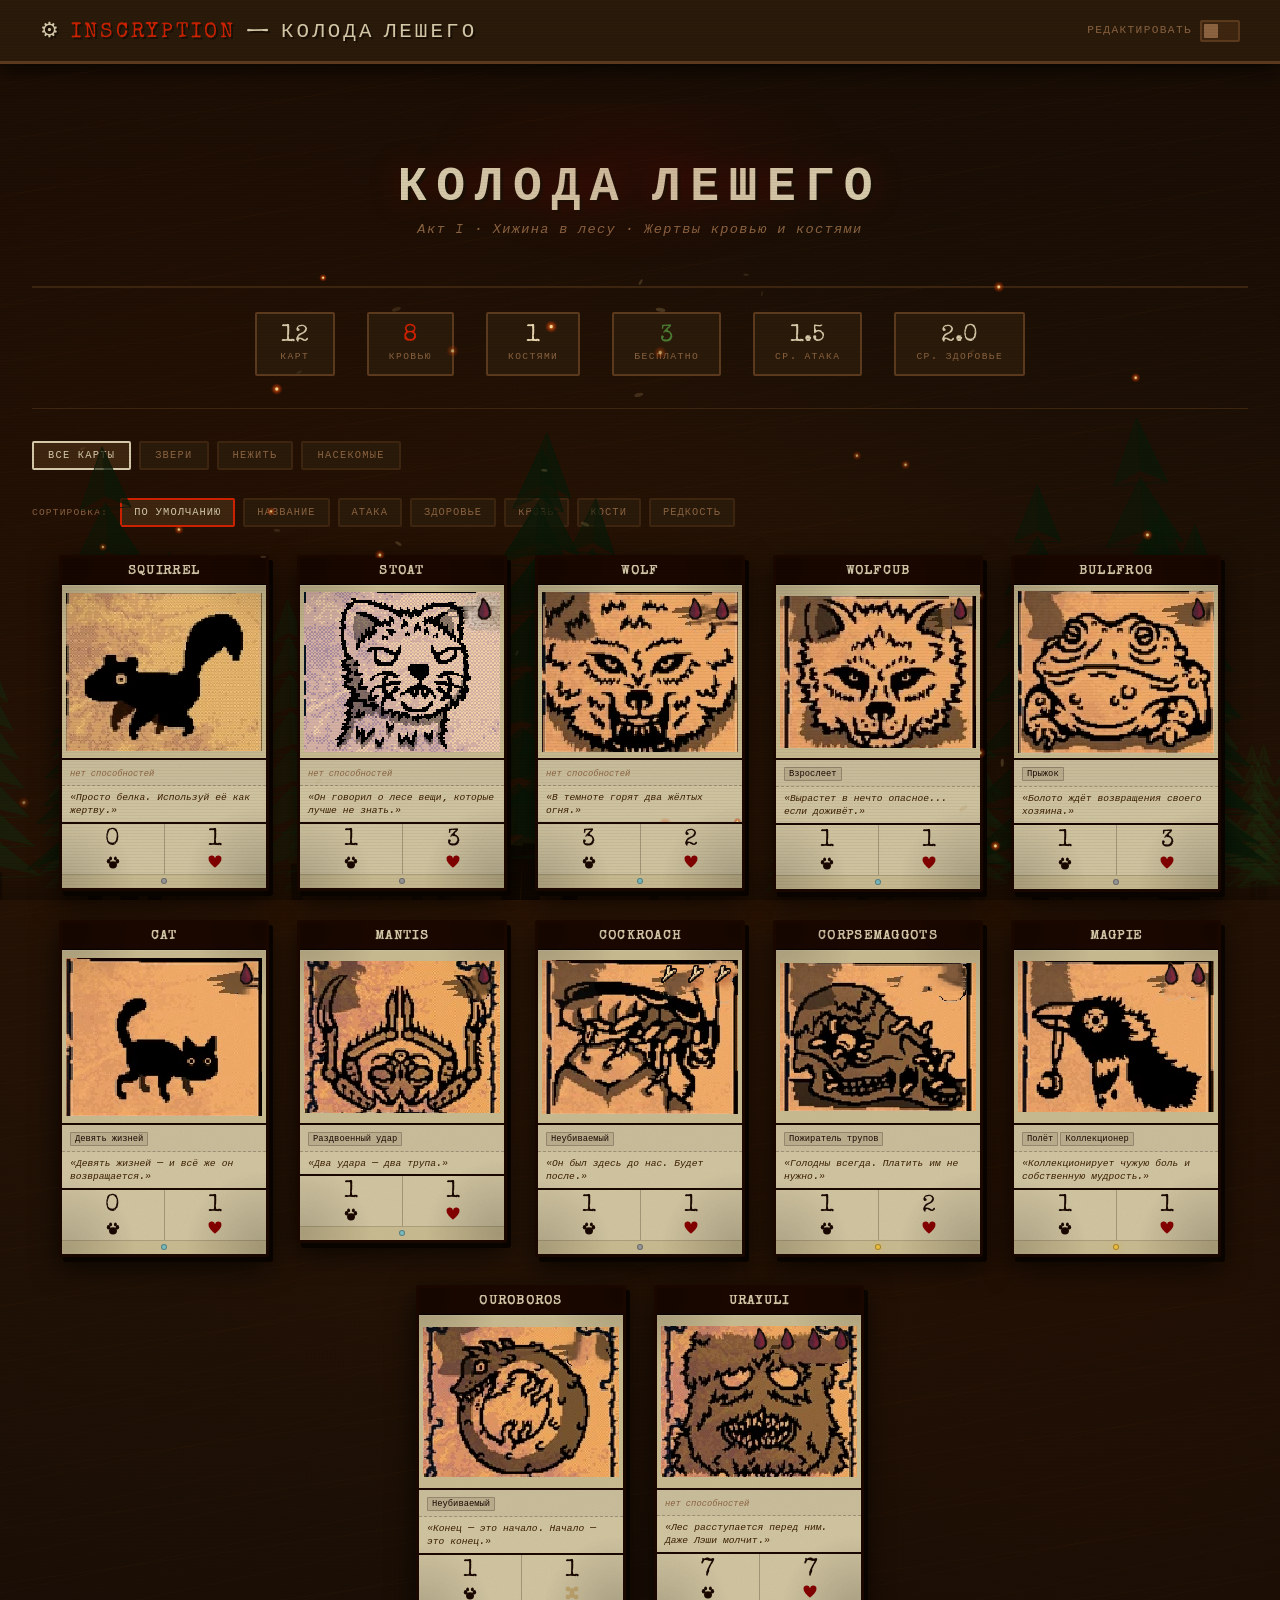
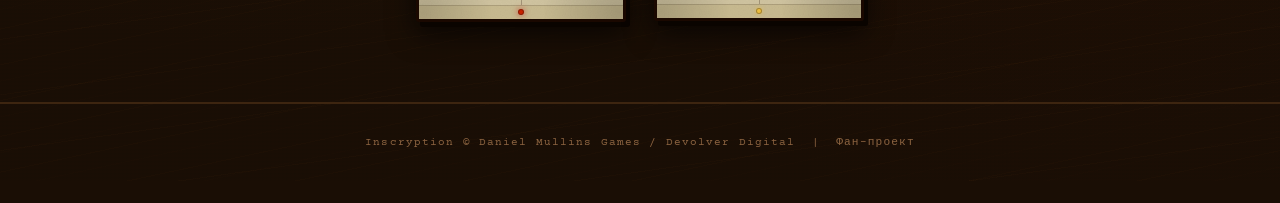
==== lab5.01/index.html @ 0f80837e "Add files via upload" ====
<!DOCTYPE html>
<html lang="ru">
<head>
	<meta charset="UTF-8"/>
	<meta name="viewport" content="width=device-width,initial-scale=1.0"/>
	<title>INSCRYPTION — Колода Лешего</title>
	<link rel="preconnect" href="https://fonts.googleapis.com"/>
	<link href="https://fonts.googleapis.com/css2?family=Special+Elite&family=Courier+Prime:ital,wght@0,400;0,700;1,400&display=swap" rel="stylesheet"/>
	<link rel="stylesheet" href="css/style.css"/>
</head>
<body>

	<canvas id="particlesCanvas" aria-hidden="true"></canvas>
	<canvas id="forestCanvas" aria-hidden="true"></canvas>

	<div id="introOverlay" aria-hidden="true">
		<p class="intro-title">&#9881; <span>Inscryption</span></p>
		<div class="intro-divider"></div>
		<p class="intro-sub">Колода Лешего</p>
	</div>

	<header class="site-header">
		<p class="logo">&#9881; <span>Inscryption</span> &#8212; Колода Лешего</p>
		<div class="header-right">
			<label class="edit-toggle-label" for="editToggle">
				Редактировать
				<span class="toggle-switch">
					<input type="checkbox" id="editToggle" aria-label="Режим редактирования"/>
					<span class="toggle-track"></span>
				</span>
			</label>
		</div>
	</header>

	<main class="section" id="mainContent">

		<div class="edit-banner" role="alert" aria-live="polite">
			&#9888; РЕЖИМ РЕДАКТИРОВАНИЯ АКТИВЕН &#9888;
		</div>

		<section class="hero" aria-label="Заголовок колоды">
			<h1 class="hero-title">Колода Лешего</h1>
			<p class="hero-sub">Акт I &middot; Хижина в лесу &middot; Жертвы кровью и костями</p>
		</section>

		<section class="stats-row" id="statsRow" aria-label="Статистика колоды"></section>

		<nav class="filters" id="filterBar" aria-label="Фильтры карт">
		</nav>

		<nav class="sort-bar" id="sortBar" aria-label="Сортировка карт"></nav>

		<section class="deck-grid" id="deckGrid" aria-label="Карты колоды"></section>

		<div class="modal-overlay" id="detailModal" role="dialog" aria-modal="true" aria-labelledby="detailTitle">
			<div class="detail-modal">
				<button class="mclose" id="detailClose" aria-label="Закрыть">&#x2715;</button>
				<div class="detail-content" id="detailContent"></div>
			</div>
		</div>

		<div class="modal-overlay" id="addModal" role="dialog" aria-modal="true" aria-labelledby="modalTitle">
			<div class="modal">
				<button class="mclose" id="mClose" aria-label="Закрыть">&#x2715;</button>
				<h2 class="modal-title" id="modalTitle">&#x2726; Добавить карту</h2>
				<div class="mfields">
					<div class="mrow2">
						<div class="mfield">
							<label class="mlbl" for="nType">Тип</label>
							<select class="msel" id="nType">
								<option value="beast">Зверь</option>
								<option value="undead">Нежить</option>
								<option value="insect">Насекомое</option>
							</select>
						</div>
						<div class="mfield">
							<label class="mlbl" for="nRarity">Редкость</label>
							<select class="msel" id="nRarity">
								<option value="common">Common</option>
								<option value="uncommon">Uncommon</option>
								<option value="rare">Rare</option>
								<option value="unique">Unique</option>
							</select>
						</div>
					</div>
					<div class="mfield">
						<label class="mlbl" for="nName">Название</label>
						<input class="minp" id="nName" placeholder="Имя существа..."/>
					</div>
					<div class="mrow2">
						<div class="mfield">
							<label class="mlbl" for="nPow">Атака</label>
							<input class="minp" id="nPow" type="number" min="0" max="99" placeholder="1"/>
						</div>
						<div class="mfield">
							<label class="mlbl" for="nHp">Здоровье</label>
							<input class="minp" id="nHp" type="number" min="1" max="99" placeholder="2"/>
						</div>
					</div>
					<div class="mrow2">
						<div class="mfield">
							<label class="mlbl" for="nBlood">Стоимость кровью</label>
							<input class="minp" id="nBlood" type="number" min="0" max="4" placeholder="0"/>
						</div>
						<div class="mfield">
							<label class="mlbl" for="nBones">Стоимость костями</label>
							<input class="minp" id="nBones" type="number" min="0" max="13" placeholder="0"/>
						</div>
					</div>
					<div class="mfield">
						<label class="mlbl" for="nSigils">Способности (через запятую)</label>
						<input class="minp" id="nSigils" placeholder="Airborne, Unkillable..."/>
					</div>
					<div class="mfield">
						<label class="mlbl" for="nFlavor">Цитата</label>
						<textarea class="mta" id="nFlavor" placeholder="Лес помнит всех..."></textarea>
					</div>
					<div class="mfield">
						<label class="mlbl">Картинка карты</label>
						<label class="img-upload-label" for="nImage">
							<span class="img-upload-icon">🖼</span>
							<span class="img-upload-text" id="imgUploadText">Выбрать файл...</span>
							<input type="file" id="nImage" accept="image/*" style="display:none"/>
						</label>
						<div class="img-preview-wrap" id="imgPreviewWrap" style="display:none">
							<img class="img-preview" id="imgPreview" src="" alt="Предпросмотр"/>
							<button class="img-clear-btn" id="imgClear" type="button">✕ Убрать</button>
						</div>
					</div>
				</div>
				<div class="mactions">
					<button class="btn-mcancel" id="mCancel">Отмена</button>
					<button class="btn-madd" id="mAdd">Создать</button>
				</div>
			</div>
		</div>

	</main>

	<footer class="site-footer">
		<p>Inscryption &copy; Daniel Mullins Games / Devolver Digital &nbsp;|&nbsp; Фан-проект</p>
	</footer>

	<script src="js/config.js"></script>
	<script src="js/Card.js"></script>
	<script src="js/deck.js"></script>
	<script src="js/ui.js"></script>
	<script src="js/main.js"></script>
	<script src="js/forest.js"></script>
	<script src="js/particles.js"></script>
</body>
</html>
---- lab5.01/css/style.css ----
@import url('https://fonts.googleapis.com/css2?family=Special+Elite&family=Courier+Prime:ital,wght@0,400;0,700;1,400&display=swap');
*,
*::before,
*::after {
    box-sizing: border-box;
    margin: 0;
    padding: 0;
}

:root {
    --wood-dark: #2a1a0a;
    --wood-mid: #3d2510;
    --wood-light: #5c3a1e;
    --wood-pale: #8b6340;
    --paper: #d4c8a8;
    --paper-dark: #c4a870;
    --ink: #1a0f05;
    --ink-faded: #3d2510;
    --blood: #8b0000;
    --blood-bright: #cc2200;
    --bone: #e8d5b0;
    --green: #4a7c32;
    --card-w: 210px;
}

html {
    scroll-behavior: smooth;
}

body {
    background-color: #1a0e05;
    background-image: repeating-linear-gradient(0deg, transparent, transparent 2px, rgba(0, 0, 0, 0.03) 2px, rgba(0, 0, 0, 0.03) 4px), repeating-linear-gradient(90deg, transparent, transparent 2px, rgba(0, 0, 0, 0.02) 2px, rgba(0, 0, 0, 0.02) 4px), /* прожилки дерева — тонкие диагональные линии */
    repeating-linear-gradient( 168deg, transparent 0px, transparent 18px, rgba(80, 40, 5, 0.07) 18px, rgba(80, 40, 5, 0.07) 19px, transparent 19px, transparent 34px, rgba(60, 25, 3, 0.05) 34px, rgba(60, 25, 3, 0.05) 35px), repeating-linear-gradient( 172deg, transparent 0px, transparent 28px, rgba(100, 55, 10, 0.06) 28px, rgba(100, 55, 10, 0.06) 29px, transparent 29px, transparent 55px), /* тёмные пятна как у дерева */
    radial-gradient(ellipse at 15% 25%, rgba(40, 15, 2, 0.5) 0%, transparent 40%), radial-gradient(ellipse at 85% 70%, rgba(40, 15, 2, 0.4) 0%, transparent 35%), radial-gradient(ellipse at 50% 50%, rgba(55, 25, 5, 0.3) 0%, transparent 60%), /* общий тёплый деревянный тон */
    radial-gradient(ellipse at 20% 50%, rgba(60, 30, 5, 0.4) 0%, transparent 60%), radial-gradient(ellipse at 80% 50%, rgba(60, 30, 5, 0.3) 0%, transparent 60%);
    color: var(--paper);
    font-family: 'Special Elite', 'Courier New', monospace;
    min-height: 100vh;
    overflow-x: hidden;
}

body::after {
    content: '';
    position: fixed;
    inset: 0;
    background: repeating-linear-gradient(0deg, rgba(0, 0, 0, 0.04), rgba(0, 0, 0, 0.04) 1px, transparent 1px, transparent 3px);
    pointer-events: none;
    z-index: 9998;
}

#particlesCanvas {
    position: fixed;
    inset: 0;
    width: 100%;
    height: 100%;
    pointer-events: none;
    z-index: 1;
}

#forestCanvas {
    position: fixed;
    inset: 0;
    width: 100%;
    height: 100%;
    pointer-events: none;
    z-index: 0;
}

.site-header {
    position: sticky;
    top: 0;
    z-index: 100;
    display: flex;
    align-items: center;
    justify-content: space-between;
    padding: 0 40px;
    height: 64px;
    background: var(--wood-dark);
    border-bottom: 3px solid var(--wood-light);
    box-shadow: 0 4px 20px rgba(0, 0, 0, 0.8);
}

.logo {
    font-family: 'Special Elite', monospace;
    font-size: 1.3rem;
    color: var(--paper);
    letter-spacing: 0.15em;
    text-transform: uppercase;
    text-shadow: 2px 2px 0 var(--ink);
}

.logo span {
    color: var(--blood-bright);
}

.header-right {
    display: flex;
    align-items: center;
    gap: 20px;
}

.edit-toggle-label {
    display: flex;
    align-items: center;
    gap: 8px;
    cursor: pointer;
    font-family: 'Courier Prime', monospace;
    font-size: 0.7rem;
    letter-spacing: 0.12em;
    text-transform: uppercase;
    color: var(--wood-pale);
    user-select: none;
    transition: color 0.2s;
}

.edit-toggle-label:hover {
    color: var(--paper);
}

.toggle-switch {
    position: relative;
    display: inline-block;
    width: 40px;
    height: 22px;
}

.toggle-switch input {
    opacity: 0;
    width: 0;
    height: 0;
}

.toggle-track {
    position: absolute;
    inset: 0;
    background: var(--wood-mid);
    border: 2px solid var(--wood-light);
    border-radius: 2px;
    cursor: pointer;
    transition: background 0.3s;
}

.toggle-track::after {
    content: '';
    position: absolute;
    left: 2px;
    top: 2px;
    width: 14px;
    height: 14px;
    background: var(--wood-pale);
    border-radius: 1px;
    transition: transform 0.3s, background 0.3s;
}

.toggle-switch input:checked+.toggle-track {
    background: var(--blood);
}

.toggle-switch input:checked+.toggle-track::after {
    transform: translateX(18px);
    background: var(--paper);
}

.edit-banner {
    display: none;
    background: repeating-linear-gradient(45deg, var(--blood) 0px, var(--blood) 10px, #6b0000 10px, #6b0000 20px);
    text-align: center;
    padding: 6px;
    font-family: 'Courier Prime', monospace;
    font-size: 0.65rem;
    letter-spacing: 0.2em;
    text-transform: uppercase;
    color: var(--paper);
}

body.edit-mode .edit-banner {
    display: block;
}

.hero {
    text-align: center;
    padding: 56px 24px 48px;
    position: relative;
    border-bottom: 2px solid var(--wood-mid);
}

.hero::before {
    content: '';
    position: absolute;
    top: 0;
    left: 50%;
    transform: translateX(-50%);
    width: 500px;
    height: 100%;
    background: radial-gradient(ellipse at center 30%, rgba(139, 0, 0, 0.1) 0%, transparent 60%);
    pointer-events: none;
}

.hero-title {
    font-family: 'Special Elite', monospace;
    font-size: clamp(1.8rem, 4vw, 3rem);
    color: var(--paper);
    text-transform: uppercase;
    letter-spacing: 0.2em;
    text-shadow: 3px 3px 0 var(--ink), 0 0 30px rgba(139, 0, 0, 0.4);
    margin-bottom: 8px;
}

.hero-sub {
    font-family: 'Courier Prime', monospace;
    font-size: 0.85rem;
    color: var(--wood-pale);
    letter-spacing: 0.1em;
    font-style: italic;
}

.section {
    max-width: 1300px;
    margin: 0 auto;
    padding: 40px 32px 80px;
}

.stats-row {
    display: flex;
    justify-content: center;
    gap: 32px;
    padding: 24px 0 32px;
    border-bottom: 1px solid var(--wood-mid);
    margin-bottom: 32px;
    flex-wrap: wrap;
}

.stat-box {
    text-align: center;
    background: var(--wood-dark);
    border: 2px solid var(--wood-light);
    padding: 10px 20px;
    border-radius: 2px;
    min-width: 80px;
}

.stat-val {
    display: block;
    font-family: 'Special Elite', monospace;
    font-size: 1.5rem;
    color: var(--paper);
    line-height: 1;
}

.stat-lbl {
    font-family: 'Courier Prime', monospace;
    font-size: 0.6rem;
    letter-spacing: 0.15em;
    text-transform: uppercase;
    color: var(--wood-pale);
    margin-top: 4px;
}

.stat-box.blood .stat-val {
    color: var(--blood-bright);
}

.stat-box.bones .stat-val {
    color: var(--bone);
}

.stat-box.free .stat-val {
    color: var(--green);
}

.sort-bar {
    display: flex;
    align-items: center;
    gap: 8px;
    flex-wrap: wrap;
    margin-bottom: 28px;
}

.sort-lbl {
    font-family: 'Courier Prime', monospace;
    font-size: 0.6rem;
    letter-spacing: 0.12em;
    text-transform: uppercase;
    color: var(--wood-pale);
    margin-right: 4px;
}

.sbtn {
    font-family: 'Courier Prime', monospace;
    font-size: 0.65rem;
    letter-spacing: 0.1em;
    text-transform: uppercase;
    background: var(--wood-dark);
    border: 2px solid var(--wood-mid);
    color: var(--wood-pale);
    padding: 6px 12px;
    border-radius: 2px;
    cursor: pointer;
    transition: all 0.15s;
    display: flex;
    align-items: center;
    gap: 5px;
}

.sbtn:hover {
    border-color: var(--paper);
    color: var(--paper);
    background: var(--wood-mid);
}

.sbtn.active {
    border-color: var(--blood-bright);
    color: var(--paper);
    background: var(--wood-mid);
}

.sbtn .sort-arrow {
    font-size: 0.7rem;
    opacity: 0.6;
}

.sbtn.active .sort-arrow {
    opacity: 1;
    color: var(--blood-bright);
}

.filters {
    display: flex;
    gap: 8px;
    flex-wrap: wrap;
    margin-bottom: 28px;
}

.fbtn {
    font-family: 'Courier Prime', monospace;
    font-size: 0.65rem;
    letter-spacing: 0.12em;
    text-transform: uppercase;
    background: var(--wood-dark);
    border: 2px solid var(--wood-mid);
    color: var(--wood-pale);
    padding: 6px 14px;
    border-radius: 2px;
    cursor: pointer;
    transition: all 0.15s;
}

.fbtn:hover,
.fbtn.active {
    border-color: var(--paper);
    color: var(--paper);
    background: var(--wood-mid);
}

.deck-grid {
    display: flex;
    flex-wrap: wrap;
    gap: 28px;
    justify-content: center;
}

.card-wrap {
    position: relative;
    width: var(--card-w);
}

.card {
    width: var(--card-w);
    position: relative;
    cursor: pointer;
    transition: transform 0.3s cubic-bezier(.17, .67, .4, 1.2), box-shadow 0.3s;
    display: flex;
    flex-direction: column;
    background: #d0c4a0;
    border: 3px solid #1a0800;
    border-radius: 3px;
    box-shadow: 4px 5px 0 #0a0400, 0 10px 28px rgba(0, 0, 0, 0.7);
    overflow: hidden;
}

.card:hover {
    transform: translateY(-12px) rotate(-1.5deg);
    box-shadow: 6px 8px 0 #0a0400, 0 22px 44px rgba(0, 0, 0, 0.85);
}

.rarity-common .card:hover {
    box-shadow: 6px 8px 0 #0a0400, 0 22px 44px rgba(0, 0, 0, 0.85), 0 0 18px 3px rgba(180, 180, 180, 0.2);
}

.rarity-uncommon .card:hover {
    box-shadow: 6px 8px 0 #0a0400, 0 22px 44px rgba(0, 0, 0, 0.85), 0 0 22px 5px rgba(122, 188, 192, 0.45), 0 0 45px 10px rgba(122, 188, 192, 0.15);
}

.rarity-rare .card:hover {
    box-shadow: 6px 8px 0 #0a0400, 0 22px 44px rgba(0, 0, 0, 0.85), 0 0 22px 5px rgba(240, 192, 64, 0.55), 0 0 50px 12px rgba(240, 192, 64, 0.2);
}

.rarity-unique .card:hover {
    box-shadow: 6px 8px 0 #0a0400, 0 22px 44px rgba(0, 0, 0, 0.85), 0 0 25px 6px rgba(204, 34, 0, 0.6), 0 0 55px 14px rgba(204, 34, 0, 0.25);
}

.card::before {
    content: '';
    position: absolute;
    inset: 0;
    z-index: 20;
    pointer-events: none;
    background-image: url("data:image/svg+xml,%3Csvg xmlns='http://www.w3.org/2000/svg' width='200' height='200'%3E%3Cfilter id='n'%3E%3CfeTurbulence type='fractalNoise' baseFrequency='0.8' numOctaves='4' stitchTiles='stitch'/%3E%3CfeColorMatrix type='saturate' values='0'/%3E%3C/filter%3E%3Crect width='100%25' height='100%25' filter='url(%23n)' opacity='0.09'/%3E%3C/svg%3E");
    mix-blend-mode: multiply;
}

.card::after {
    content: '';
    position: absolute;
    inset: 0;
    z-index: 21;
    pointer-events: none;
    background: radial-gradient(circle at 2% 2%, rgba(0, 0, 0, 0.18) 0%, transparent 20%), radial-gradient(circle at 98% 2%, rgba(0, 0, 0, 0.15) 0%, transparent 18%), radial-gradient(circle at 2% 98%, rgba(0, 0, 0, 0.15) 0%, transparent 18%), radial-gradient(circle at 98% 98%, rgba(0, 0, 0, 0.18) 0%, transparent 20%);
}

.card-namebar {
    background: #1a0800;
    padding: 7px 10px 6px;
    text-align: center;
    flex-shrink: 0;
    position: relative;
    z-index: 5;
    border-bottom: 1px solid #0a0400;
}

.card-name-text {
    font-family: 'Special Elite', monospace;
    font-size: 0.8rem;
    letter-spacing: 0.1em;
    text-transform: uppercase;
    color: #d4c8a8;
    white-space: nowrap;
    overflow: hidden;
    text-overflow: ellipsis;
    display: block;
}

.card-art-section {
    position: relative;
    flex-shrink: 0;
    /* соотношение картинок ~1.2:1, ширина карты 210px → высота ~175px */
    height: 175px;
    background: #c8ba90;
    border-bottom: 2px solid #1a0800;
    border-top: 1px solid rgba(255, 255, 255, 0.12);
    overflow: hidden;
    z-index: 5;
}

.card-art-section img {
    width: 100%;
    height: 100%;
    object-fit: contain;
    display: block;
    image-rendering: pixelated;
    background: #c8ba90;
    padding: 4px;
}

.card-art-placeholder {
    width: 100%;
    height: 100%;
    display: flex;
    align-items: center;
    justify-content: center;
    font-family: 'Courier Prime', monospace;
    font-size: 0.62rem;
    letter-spacing: 0.1em;
    color: #8b6340;
    text-transform: uppercase;
    text-align: center;
    padding: 8px;
}

.cost-badge {
    position: absolute;
    top: 6px;
    right: 7px;
    display: flex;
    flex-direction: row;
    align-items: center;
    gap: 2px;
    z-index: 10;
}

.drop {
    width: 25px;
    height: 35px;
    flex-shrink: 0;
    position: relative;
    background: transparent;
}

.drop.css-drop {
    background: #cc2200;
    width: 13px;
    height: 17px;
    border-radius: 50% 50% 50% 50% / 60% 60% 40% 40%;
    transform: rotate(180deg);
    box-shadow: 0 0 5px rgba(180, 0, 0, 0.8);
}

.drop.css-drop::after {
    content: '';
    position: absolute;
    top: 4px;
    left: 3px;
    width: 4px;
    height: 5px;
    background: rgba(255, 130, 100, 0.45);
    border-radius: 50%;
}

.drop img {
    width: 100%;
    height: 100%;
    object-fit: contain;
    display: block;
    transform: none !important;
    background: transparent;
}

.bonepiece {
    width: 25px;
    height: 25px;
    background: #ddd0a0;
    border-radius: 1px;
    transform: rotate(45deg);
    box-shadow: 0 0 3px rgba(200, 180, 120, 0.6), 0 1px 0 rgba(0, 0, 0, 0.4);
}

.cost-free {
    display: none;
}

.card-sigils {
    padding: 5px 8px 4px;
    border-bottom: 1px dashed rgba(26, 8, 0, 0.25);
    flex-shrink: 0;
    min-height: 26px;
    background: rgba(0, 0, 0, 0.03);
    position: relative;
    z-index: 5;
}

.sigil-tag {
    display: inline-block;
    font-family: 'Courier Prime', monospace;
    font-size: 0.55rem;
    color: #1a0800;
    background: rgba(26, 8, 0, 0.09);
    border: 1px solid rgba(26, 8, 0, 0.22);
    padding: 1px 4px;
    border-radius: 1px;
    margin: 1px 2px 1px 0;
}

.no-sigil {
    font-family: 'Courier Prime', monospace;
    font-size: 0.55rem;
    color: #8b6340;
    font-style: italic;
}

.card-flavor {
    padding: 5px 8px 4px;
    flex: 1;
    font-family: 'Courier Prime', monospace;
    font-size: 0.6rem;
    font-style: italic;
    color: #3a1e00;
    line-height: 1.4;
    position: relative;
    z-index: 5;
}

.card-footer {
    display: flex;
    border-top: 2px solid #1a0800;
    flex-shrink: 0;
    background: #d0c4a0;
    position: relative;
    z-index: 5;
    min-height: 48px;
}

.stat-block {
    flex: 1;
    display: flex;
    flex-direction: column;
    align-items: center;
    justify-content: center;
    padding: 4px 2px;
    gap: 2px;
}

.stat-block.atk {
    border-right: 1px solid rgba(26, 8, 0, 0.25);
}

.stat-number {
    font-family: 'Special Elite', monospace;
    font-size: 1.5rem;
    line-height: 1;
    color: #1a0800;
}

.stat-icn {
    display: flex;
    align-items: center;
    justify-content: center;
    width: 16px;
    height: 16px;
}

.stat-icn svg {
    width: 16px;
    height: 16px;
}

.rarity-bar {
    display: flex;
    justify-content: center;
    align-items: center;
    padding: 3px 0 4px;
    background: #c8ba90;
    border-top: 1px solid rgba(26, 8, 0, 0.15);
    flex-shrink: 0;
    position: relative;
    z-index: 5;
}

.r-pip {
    width: 6px;
    height: 6px;
    border-radius: 50%;
    background: #999;
    border: 1px solid rgba(0, 0, 0, 0.3);
}

.rarity-uncommon .r-pip {
    background: #7abcc0;
}

.rarity-rare .r-pip {
    background: #f0c040;
    box-shadow: 0 0 4px rgba(240, 192, 64, 0.6);
}

.rarity-unique .r-pip {
    background: #cc2200;
    box-shadow: 0 0 6px rgba(200, 0, 0, 0.7);
}

.card-edit-overlay {
    display: none;
    position: absolute;
    inset: 0;
    background: rgba(18, 8, 2, 0.95);
    z-index: 40;
    flex-direction: column;
    gap: 5px;
    padding: 10px;
    overflow-y: auto;
}

body.edit-mode .card-edit-overlay {
    display: flex;
}

.ei-row {
    display: flex;
    flex-direction: column;
    gap: 2px;
}

.ei-lbl {
    font-family: 'Courier Prime', monospace;
    font-size: 0.5rem;
    letter-spacing: 0.15em;
    text-transform: uppercase;
    color: var(--wood-pale);
}

.ei-inp,
.ei-ta {
    background: rgba(255, 255, 255, 0.06);
    border: 1px solid var(--wood-light);
    border-radius: 2px;
    color: var(--paper);
    font-family: 'Courier Prime', monospace;
    font-size: 0.7rem;
    padding: 3px 6px;
    outline: none;
    width: 100%;
    transition: border-color 0.15s;
}

.ei-inp:focus,
.ei-ta:focus {
    border-color: var(--blood-bright);
}

.ei-ta {
    resize: none;
    height: 40px;
}

.ei-row-2 {
    display: flex;
    gap: 5px;
}

.ei-row-2 .ei-row {
    flex: 1;
}

.ei-actions {
    display: flex;
    gap: 5px;
    margin-top: 3px;
}

.btn-save,
.btn-del {
    font-family: 'Courier Prime', monospace;
    font-size: 0.55rem;
    letter-spacing: 0.1em;
    text-transform: uppercase;
    border: none;
    border-radius: 2px;
    padding: 5px 8px;
    cursor: pointer;
    transition: opacity 0.15s;
}

.btn-save {
    background: var(--blood);
    color: var(--paper);
    flex: 1;
}

.btn-del {
    background: var(--wood-mid);
    color: var(--wood-pale);
}

.btn-save:hover,
.btn-del:hover {
    opacity: 0.75;
}

.add-card-btn {
    display: none;
    width: var(--card-w);
    min-height: 310px;
    border: 3px dashed var(--wood-light);
    background: rgba(42, 26, 10, 0.3);
    color: var(--wood-pale);
    font-family: 'Courier Prime', monospace;
    font-size: 0.65rem;
    letter-spacing: 0.15em;
    text-transform: uppercase;
    cursor: pointer;
    align-items: center;
    justify-content: center;
    flex-direction: column;
    gap: 10px;
    border-radius: 3px;
    transition: all 0.2s;
}

.add-card-btn:hover {
    border-color: var(--blood-bright);
    color: var(--paper);
}

.add-card-btn .plus {
    font-size: 2.5rem;
    line-height: 1;
}

body.edit-mode .add-card-btn {
    display: flex;
}

.modal-overlay {
    display: none;
    position: fixed;
    inset: 0;
    background: rgba(0, 0, 0, 0.82);
    z-index: 200;
    align-items: center;
    justify-content: center;
    backdrop-filter: blur(3px);
}

.modal-overlay.open {
    display: flex;
}

.detail-modal {
    background: var(--wood-dark);
    border: 3px solid var(--wood-light);
    border-radius: 4px;
    padding: 32px;
    width: 680px;
    max-width: 95vw;
    max-height: 90vh;
    overflow-y: auto;
    position: relative;
    box-shadow: 8px 8px 0 var(--ink);
}

.detail-content {
    display: flex;
    gap: 32px;
    align-items: flex-start;
}

.detail-card-col {
    flex-shrink: 0;
    width: var(--card-w);
}

.detail-info-col {
    flex: 1;
    display: flex;
    flex-direction: column;
    gap: 16px;
}

.detail-name {
    font-family: 'Special Elite', 'Courier New', monospace;
    font-size: 1.6rem;
    color: var(--paper);
    text-transform: uppercase;
    letter-spacing: 0.15em;
    text-shadow: 2px 2px 0 var(--ink);
    border-bottom: 2px solid var(--wood-light);
    padding-bottom: 10px;
}

.detail-type {
    font-family: 'Courier Prime', 'Courier New', monospace;
    font-size: 0.7rem;
    letter-spacing: 0.2em;
    text-transform: uppercase;
    color: var(--wood-pale);
}

.detail-stats {
    display: flex;
    gap: 16px;
}

.detail-stat {
    background: rgba(0, 0, 0, 0.3);
    border: 2px solid var(--wood-light);
    border-radius: 2px;
    padding: 8px 16px;
    text-align: center;
    min-width: 70px;
}

.detail-stat-val {
    display: block;
    font-family: 'Special Elite', 'Courier New', monospace;
    font-size: 1.8rem;
    color: var(--paper);
    line-height: 1;
}

.detail-stat-lbl {
    font-family: 'Courier Prime', 'Courier New', monospace;
    font-size: 0.55rem;
    letter-spacing: 0.15em;
    text-transform: uppercase;
    color: var(--wood-pale);
    margin-top: 3px;
}

.detail-section-title {
    font-family: 'Courier Prime', 'Courier New', monospace;
    font-size: 0.6rem;
    letter-spacing: 0.2em;
    text-transform: uppercase;
    color: var(--wood-pale);
    margin-bottom: 6px;
}

.detail-sigils {
    display: flex;
    flex-wrap: wrap;
    gap: 6px;
}

.detail-sigil {
    font-family: 'Courier Prime', 'Courier New', monospace;
    font-size: 0.75rem;
    color: var(--paper);
    background: rgba(139, 0, 0, 0.25);
    border: 1px solid var(--blood);
    padding: 4px 10px;
    border-radius: 2px;
}

.detail-flavor {
    font-family: 'Courier Prime', 'Courier New', monospace;
    font-size: 0.85rem;
    font-style: italic;
    color: var(--wood-pale);
    line-height: 1.6;
    border-left: 3px solid var(--wood-light);
    padding-left: 12px;
}

.detail-rarity {
    font-family: 'Courier Prime', 'Courier New', monospace;
    font-size: 0.65rem;
    letter-spacing: 0.15em;
    text-transform: uppercase;
}

.detail-rarity.rarity-common {
    color: #aaa;
}

.detail-rarity.rarity-uncommon {
    color: #7abcc0;
}

.detail-rarity.rarity-rare {
    color: #f0c040;
}

.detail-rarity.rarity-unique {
    color: var(--blood-bright);
}

.detail-card-col .card-wrap,
.detail-card-col .card {
    pointer-events: none;
    cursor: default;
}

.detail-card-col .card:hover {
    transform: none;
    box-shadow: 4px 5px 0 #0a0400, 0 10px 28px rgba(0, 0, 0, 0.7);
}

.modal {
    background: var(--wood-dark);
    border: 3px solid var(--wood-light);
    border-radius: 4px;
    padding: 28px;
    width: 380px;
    max-width: 95vw;
    position: relative;
    box-shadow: 8px 8px 0 var(--ink);
}

.modal-title {
    font-family: 'Special Elite', monospace;
    font-size: 1rem;
    letter-spacing: 0.12em;
    text-transform: uppercase;
    color: var(--paper);
    margin-bottom: 20px;
    text-shadow: 1px 1px 0 var(--ink);
}

.mfields {
    display: flex;
    flex-direction: column;
    gap: 12px;
}

.mfield {
    display: flex;
    flex-direction: column;
    gap: 4px;
}

.mlbl {
    font-family: 'Courier Prime', monospace;
    font-size: 0.6rem;
    letter-spacing: 0.15em;
    text-transform: uppercase;
    color: var(--wood-pale);
}

.minp,
.mta,
.msel {
    background: rgba(255, 255, 255, 0.05);
    border: 2px solid var(--wood-light);
    border-radius: 2px;
    color: var(--paper);
    font-family: 'Courier Prime', monospace;
    font-size: 0.85rem;
    padding: 6px 10px;
    outline: none;
    transition: border-color 0.15s;
}

.msel {
    appearance: none;
}

.minp:focus,
.mta:focus,
.msel:focus {
    border-color: var(--blood-bright);
}

.mta {
    resize: none;
    height: 72px;
}

.mrow2 {
    display: grid;
    grid-template-columns: 1fr 1fr;
    gap: 12px;
}

.mactions {
    display: flex;
    gap: 10px;
    margin-top: 20px;
}

.img-upload-label {
    display: flex;
    align-items: center;
    gap: 8px;
    cursor: pointer;
    background: rgba(255, 255, 255, 0.05);
    border: 2px dashed var(--wood-light);
    border-radius: 2px;
    padding: 8px 10px;
    transition: border-color 0.2s, background 0.2s;
}

.img-upload-label:hover {
    border-color: var(--blood-bright);
    background: rgba(139, 0, 0, 0.08);
}

.img-upload-icon {
    font-size: 1.1rem;
}

.img-upload-text {
    font-family: 'Courier Prime', monospace;
    font-size: 0.75rem;
    color: var(--wood-pale);
    overflow: hidden;
    text-overflow: ellipsis;
    white-space: nowrap;
}

.img-preview-wrap {
    margin-top: 6px;
    position: relative;
    border: 2px solid var(--wood-light);
    border-radius: 2px;
    overflow: hidden;
    background: #c8ba90;
}

.img-preview {
    width: 100%;
    max-height: 120px;
    object-fit: contain;
    display: block;
    image-rendering: pixelated;
}

.img-clear-btn {
    position: absolute;
    top: 4px;
    right: 4px;
    background: rgba(18, 8, 2, 0.85);
    border: 1px solid var(--wood-light);
    border-radius: 2px;
    color: var(--paper);
    font-family: 'Courier Prime', monospace;
    font-size: 0.55rem;
    padding: 2px 6px;
    cursor: pointer;
    transition: background 0.15s;
}

.img-clear-btn:hover {
    background: var(--blood);
}

.btn-madd,
.btn-mcancel {
    flex: 1;
    font-family: 'Courier Prime', monospace;
    font-size: 0.65rem;
    letter-spacing: 0.12em;
    text-transform: uppercase;
    border: none;
    border-radius: 2px;
    padding: 9px;
    cursor: pointer;
    transition: opacity 0.15s;
}

.btn-madd {
    background: var(--blood);
    color: var(--paper);
}

.btn-mcancel {
    background: var(--wood-mid);
    color: var(--wood-pale);
}

.btn-madd:hover,
.btn-mcancel:hover {
    opacity: 0.75;
}

.mclose {
    position: absolute;
    top: 12px;
    right: 12px;
    background: none;
    border: none;
    cursor: pointer;
    color: var(--wood-pale);
    font-size: 1rem;
    font-family: 'Courier Prime', monospace;
    transition: color 0.15s;
}

.mclose:hover {
    color: var(--paper);
}

.site-footer {
    text-align: center;
    padding: 32px;
    border-top: 2px solid var(--wood-mid);
    font-family: 'Courier Prime', monospace;
    font-size: 0.7rem;
    color: var(--wood-pale);
    letter-spacing: 0.1em;
}

@keyframes cardIn {
    from {
        opacity: 0;
        transform: translateY(24px) rotate(3deg);
    }
    to {
        opacity: 1;
        transform: translateY(0) rotate(0);
    }
}

@keyframes shuffleFlyOut {
    0% {
        transform: translateY(0) rotate(0) scale(1);
        opacity: 1;
    }
    40% {
        transform: translateY(-120px) rotate(var(--shuffle-rot)) scale(0.85);
        opacity: 0.7;
    }
    100% {
        transform: translateY(-300px) rotate(calc(var(--shuffle-rot) * 2)) scale(0.5);
        opacity: 0;
    }
}

@keyframes shuffleFlyIn {
    0% {
        transform: translateY(-280px) rotate(var(--shuffle-rot)) scale(0.5);
        opacity: 0;
    }
    60% {
        transform: translateY(12px) rotate(calc(var(--shuffle-rot) * -0.3)) scale(1.04);
        opacity: 1;
    }
    80% {
        transform: translateY(-5px) rotate(1deg) scale(0.98);
    }
    100% {
        transform: translateY(0) rotate(0) scale(1);
        opacity: 1;
    }
}

.card-wrap.shuffle-out {
    animation: shuffleFlyOut 0.4s cubic-bezier(.4, 0, .6, 1) both;
}

.card-wrap.shuffle-in {
    animation: shuffleFlyIn 0.5s cubic-bezier(.17, .67, .3, 1.3) both;
}

@keyframes introFadeOut {
    0% {
        opacity: 1;
    }
    60% {
        opacity: 1;
    }
    100% {
        opacity: 0;
        pointer-events: none;
    }
}

@keyframes introFlicker {
    0% {
        opacity: 0;
    }
    8% {
        opacity: 0.9;
    }
    12% {
        opacity: 0.4;
    }
    20% {
        opacity: 1;
    }
    22% {
        opacity: 0.6;
    }
    28% {
        opacity: 1;
    }
    100% {
        opacity: 1;
    }
}

@keyframes introTitleIn {
    0% {
        opacity: 0;
        letter-spacing: 0.8em;
        filter: blur(8px);
    }
    40% {
        opacity: 1;
        letter-spacing: 0.8em;
        filter: blur(8px);
    }
    100% {
        opacity: 1;
        letter-spacing: 0.25em;
        filter: blur(0);
    }
}

@keyframes introSubIn {
    0% {
        opacity: 0;
        transform: translateY(12px);
    }
    60% {
        opacity: 0;
        transform: translateY(12px);
    }
    100% {
        opacity: 1;
        transform: translateY(0);
    }
}

@keyframes introDividerIn {
    0% {
        width: 0;
        opacity: 0;
    }
    50% {
        opacity: 1;
    }
    100% {
        width: 260px;
        opacity: 1;
    }
}

#introOverlay {
    position: fixed;
    inset: 0;
    z-index: 9999;
    background: #000;
    display: flex;
    flex-direction: column;
    align-items: center;
    justify-content: center;
    gap: 16px;
    animation: introFadeOut 3.2s ease-in-out forwards;
    pointer-events: none;
}

#introOverlay .intro-title {
    font-family: 'Special Elite', 'Courier New', monospace;
    font-size: clamp(1.6rem, 4vw, 2.8rem);
    color: #d4c8a8;
    text-transform: uppercase;
    letter-spacing: 0.25em;
    text-shadow: 0 0 30px rgba(139, 0, 0, 0.6), 2px 2px 0 #0a0400;
    animation: introFlicker 0.6s ease-out forwards, introTitleIn 2s ease-out forwards;
}

#introOverlay .intro-title span {
    color: #cc2200;
}

#introOverlay .intro-divider {
    height: 1px;
    background: linear-gradient(90deg, transparent, #8b6340, transparent);
    animation: introDividerIn 1.2s 0.5s ease-out forwards;
    width: 0;
    opacity: 0;
}

#introOverlay .intro-sub {
    font-family: 'Courier Prime', 'Courier New', monospace;
    font-size: 0.75rem;
    letter-spacing: 0.25em;
    text-transform: uppercase;
    color: #5c3a1e;
    animation: introSubIn 2s ease-out forwards;
}

body.intro-active header,
body.intro-active main,
body.intro-active footer {
    animation: introSubIn 0.8s 2.6s ease-out both;
}

@media (max-width: 600px) {
    .site-header {
        padding: 0 16px;
    }
    .section {
        padding: 24px 16px 60px;
    }
}
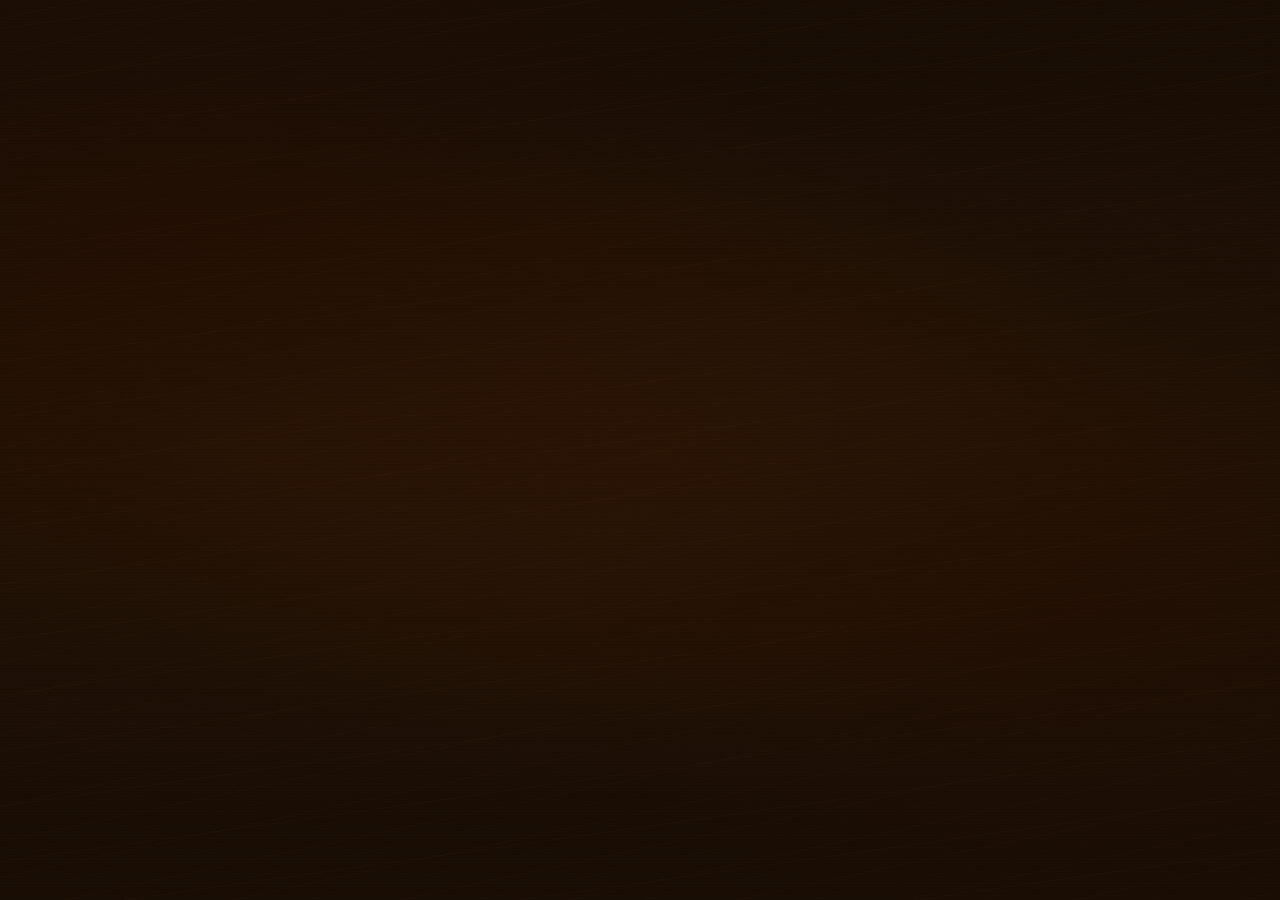
==== commit eafc2a13: "index.html" ====
--- a/lab5.01/index.html
+++ b/lab5.01/index.html
@@ -9,138 +9,6 @@
 	<link rel="stylesheet" href="css/style.css"/>
 </head>
 <body>
-
-	<canvas id="particlesCanvas" aria-hidden="true"></canvas>
-	<canvas id="forestCanvas" aria-hidden="true"></canvas>
-
-	<div id="introOverlay" aria-hidden="true">
-		<p class="intro-title">&#9881; <span>Inscryption</span></p>
-		<div class="intro-divider"></div>
-		<p class="intro-sub">Колода Лешего</p>
-	</div>
-
-	<header class="site-header">
-		<p class="logo">&#9881; <span>Inscryption</span> &#8212; Колода Лешего</p>
-		<div class="header-right">
-			<label class="edit-toggle-label" for="editToggle">
-				Редактировать
-				<span class="toggle-switch">
-					<input type="checkbox" id="editToggle" aria-label="Режим редактирования"/>
-					<span class="toggle-track"></span>
-				</span>
-			</label>
-		</div>
-	</header>
-
-	<main class="section" id="mainContent">
-
-		<div class="edit-banner" role="alert" aria-live="polite">
-			&#9888; РЕЖИМ РЕДАКТИРОВАНИЯ АКТИВЕН &#9888;
-		</div>
-
-		<section class="hero" aria-label="Заголовок колоды">
-			<h1 class="hero-title">Колода Лешего</h1>
-			<p class="hero-sub">Акт I &middot; Хижина в лесу &middot; Жертвы кровью и костями</p>
-		</section>
-
-		<section class="stats-row" id="statsRow" aria-label="Статистика колоды"></section>
-
-		<nav class="filters" id="filterBar" aria-label="Фильтры карт">
-		</nav>
-
-		<nav class="sort-bar" id="sortBar" aria-label="Сортировка карт"></nav>
-
-		<section class="deck-grid" id="deckGrid" aria-label="Карты колоды"></section>
-
-		<div class="modal-overlay" id="detailModal" role="dialog" aria-modal="true" aria-labelledby="detailTitle">
-			<div class="detail-modal">
-				<button class="mclose" id="detailClose" aria-label="Закрыть">&#x2715;</button>
-				<div class="detail-content" id="detailContent"></div>
-			</div>
-		</div>
-
-		<div class="modal-overlay" id="addModal" role="dialog" aria-modal="true" aria-labelledby="modalTitle">
-			<div class="modal">
-				<button class="mclose" id="mClose" aria-label="Закрыть">&#x2715;</button>
-				<h2 class="modal-title" id="modalTitle">&#x2726; Добавить карту</h2>
-				<div class="mfields">
-					<div class="mrow2">
-						<div class="mfield">
-							<label class="mlbl" for="nType">Тип</label>
-							<select class="msel" id="nType">
-								<option value="beast">Зверь</option>
-								<option value="undead">Нежить</option>
-								<option value="insect">Насекомое</option>
-							</select>
-						</div>
-						<div class="mfield">
-							<label class="mlbl" for="nRarity">Редкость</label>
-							<select class="msel" id="nRarity">
-								<option value="common">Common</option>
-								<option value="uncommon">Uncommon</option>
-								<option value="rare">Rare</option>
-								<option value="unique">Unique</option>
-							</select>
-						</div>
-					</div>
-					<div class="mfield">
-						<label class="mlbl" for="nName">Название</label>
-						<input class="minp" id="nName" placeholder="Имя существа..."/>
-					</div>
-					<div class="mrow2">
-						<div class="mfield">
-							<label class="mlbl" for="nPow">Атака</label>
-							<input class="minp" id="nPow" type="number" min="0" max="99" placeholder="1"/>
-						</div>
-						<div class="mfield">
-							<label class="mlbl" for="nHp">Здоровье</label>
-							<input class="minp" id="nHp" type="number" min="1" max="99" placeholder="2"/>
-						</div>
-					</div>
-					<div class="mrow2">
-						<div class="mfield">
-							<label class="mlbl" for="nBlood">Стоимость кровью</label>
-							<input class="minp" id="nBlood" type="number" min="0" max="4" placeholder="0"/>
-						</div>
-						<div class="mfield">
-							<label class="mlbl" for="nBones">Стоимость костями</label>
-							<input class="minp" id="nBones" type="number" min="0" max="13" placeholder="0"/>
-						</div>
-					</div>
-					<div class="mfield">
-						<label class="mlbl" for="nSigils">Способности (через запятую)</label>
-						<input class="minp" id="nSigils" placeholder="Airborne, Unkillable..."/>
-					</div>
-					<div class="mfield">
-						<label class="mlbl" for="nFlavor">Цитата</label>
-						<textarea class="mta" id="nFlavor" placeholder="Лес помнит всех..."></textarea>
-					</div>
-					<div class="mfield">
-						<label class="mlbl">Картинка карты</label>
-						<label class="img-upload-label" for="nImage">
-							<span class="img-upload-icon">🖼</span>
-							<span class="img-upload-text" id="imgUploadText">Выбрать файл...</span>
-							<input type="file" id="nImage" accept="image/*" style="display:none"/>
-						</label>
-						<div class="img-preview-wrap" id="imgPreviewWrap" style="display:none">
-							<img class="img-preview" id="imgPreview" src="" alt="Предпросмотр"/>
-							<button class="img-clear-btn" id="imgClear" type="button">✕ Убрать</button>
-						</div>
-					</div>
-				</div>
-				<div class="mactions">
-					<button class="btn-mcancel" id="mCancel">Отмена</button>
-					<button class="btn-madd" id="mAdd">Создать</button>
-				</div>
-			</div>
-		</div>
-
-	</main>
-
-	<footer class="site-footer">
-		<p>Inscryption &copy; Daniel Mullins Games / Devolver Digital &nbsp;|&nbsp; Фан-проект</p>
-	</footer>
-
 	<script src="js/config.js"></script>
 	<script src="js/Card.js"></script>
 	<script src="js/deck.js"></script>
